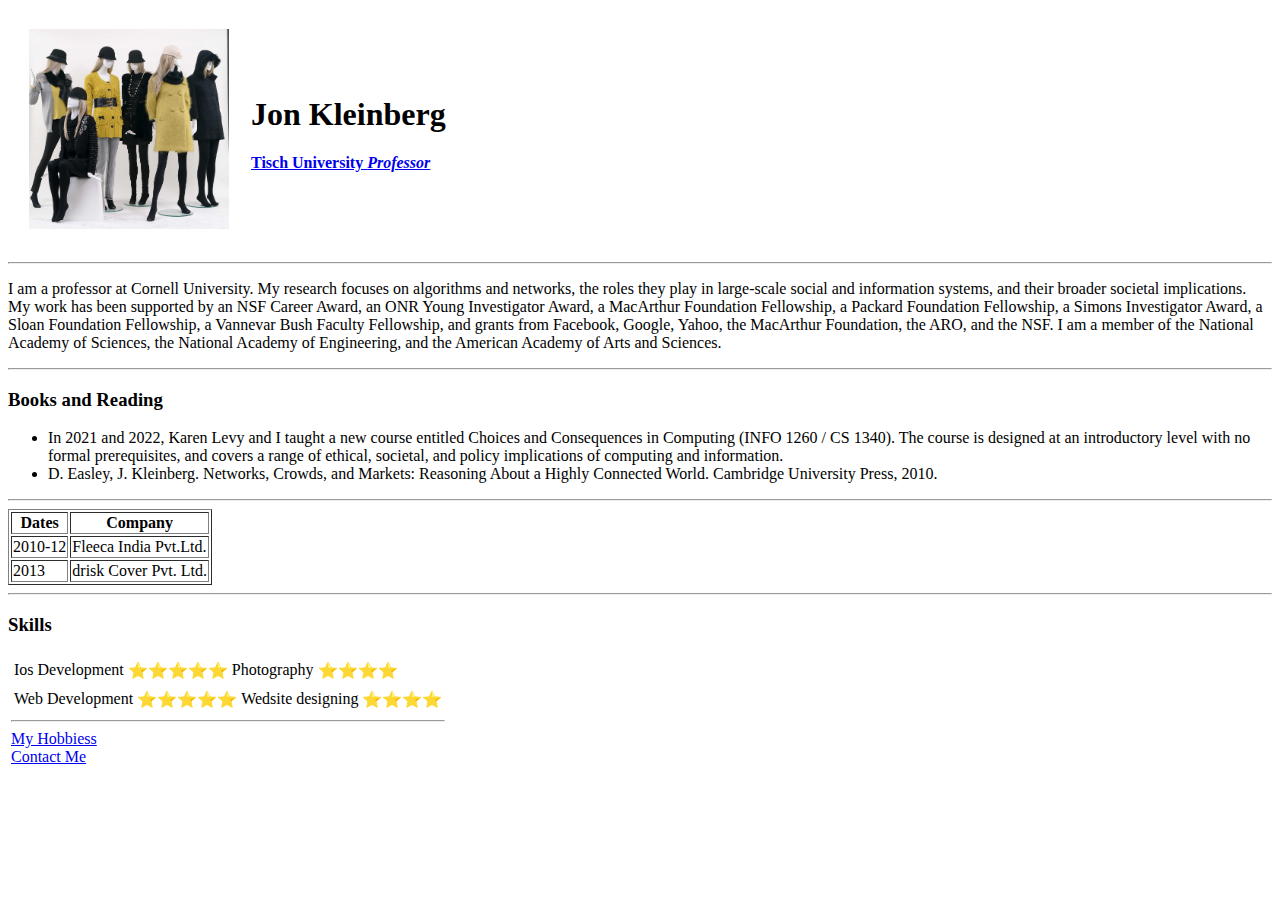
==== index.html @ 30ed61c2 "Add Initial CV Website file" ====
<!DOCTYPE html>
<html lang="en">
<head>
    <meta charset="UTF-8">
    <title>Manoj's Personal Website</title>
</head>
<body>
    <table cellspacing="20">

    <tr>

        <td><img src="Dummy Image.jpeg" width="200" height="200" alt="Dummy Image " ></td>
        <td><h1>
            Jon Kleinberg
        </h1>
        <p>
            <strong><a href="https://web.whatsapp.com">Tisch University <em>Professor</em></a></strong>
        </p></td>
    </tr> 
    </table>

    <hr>
    <p>I am a professor at Cornell University. My research focuses on algorithms and networks, the roles they play in large-scale social and information systems, and their broader societal implications. My work has been supported by an NSF Career Award, an ONR Young Investigator Award, a MacArthur Foundation Fellowship, a Packard Foundation Fellowship, a Simons Investigator Award, a Sloan Foundation Fellowship, a Vannevar Bush Faculty Fellowship, and grants from Facebook, Google, Yahoo, the MacArthur Foundation, the ARO, and the NSF. I am a member of the National Academy of Sciences, the National Academy of Engineering, and the American Academy of Arts and Sciences.</p>
    <hr>
    </table>
    <h3>Books and Reading</h3>
    <ul>
    <li>In 2021 and 2022, Karen Levy and I taught a new course entitled Choices and Consequences in Computing (INFO 1260 / CS 1340). The course is designed at an introductory level with no formal prerequisites, and covers a range of ethical, societal, and policy implications of computing and information.</li>
    <li>
        D. Easley, J. Kleinberg. Networks, Crowds, and Markets: Reasoning About a Highly Connected World. Cambridge University Press, 2010.
    </li>
    </ul>
    <hr>

    <table border="1">
        <thead>
            <tr>
                <th>Dates</th>
                <th>Company</th>
            </tr>
        </thead>
        <tbody>
            <tr>
                <td>2010-12</td>
                <td>Fleeca India Pvt.Ltd.</td>
              </tr>
              <tr>
                  <td>2013</td>
                  <td>drisk Cover Pvt. Ltd.</td>
                </tr>
        </tbody>
     
     </table>
     <hr>
     <h3>
        Skills
     </h3>


     <table>
        <tr><td>
            <table>
                <tr>
            <td>Ios Development</td> <td>⭐⭐⭐⭐⭐</td>
            <td>Photography</td> <td>⭐⭐⭐⭐</td></td></tr></table>
        </tr>
        <tr>
            <td>
                <table>
                    <tr>
                <td>Web Development</td> <td>⭐⭐⭐⭐⭐</td>
                <td>Wedsite designing</td> <td>⭐⭐⭐⭐</td></td>

        </tr>
     </table>



     <hr>
    <a href="hobbies.html">My Hobbiess</a>
    <br>
    <a href="Contact Me.html">Contact Me</a>

</body>
</html>
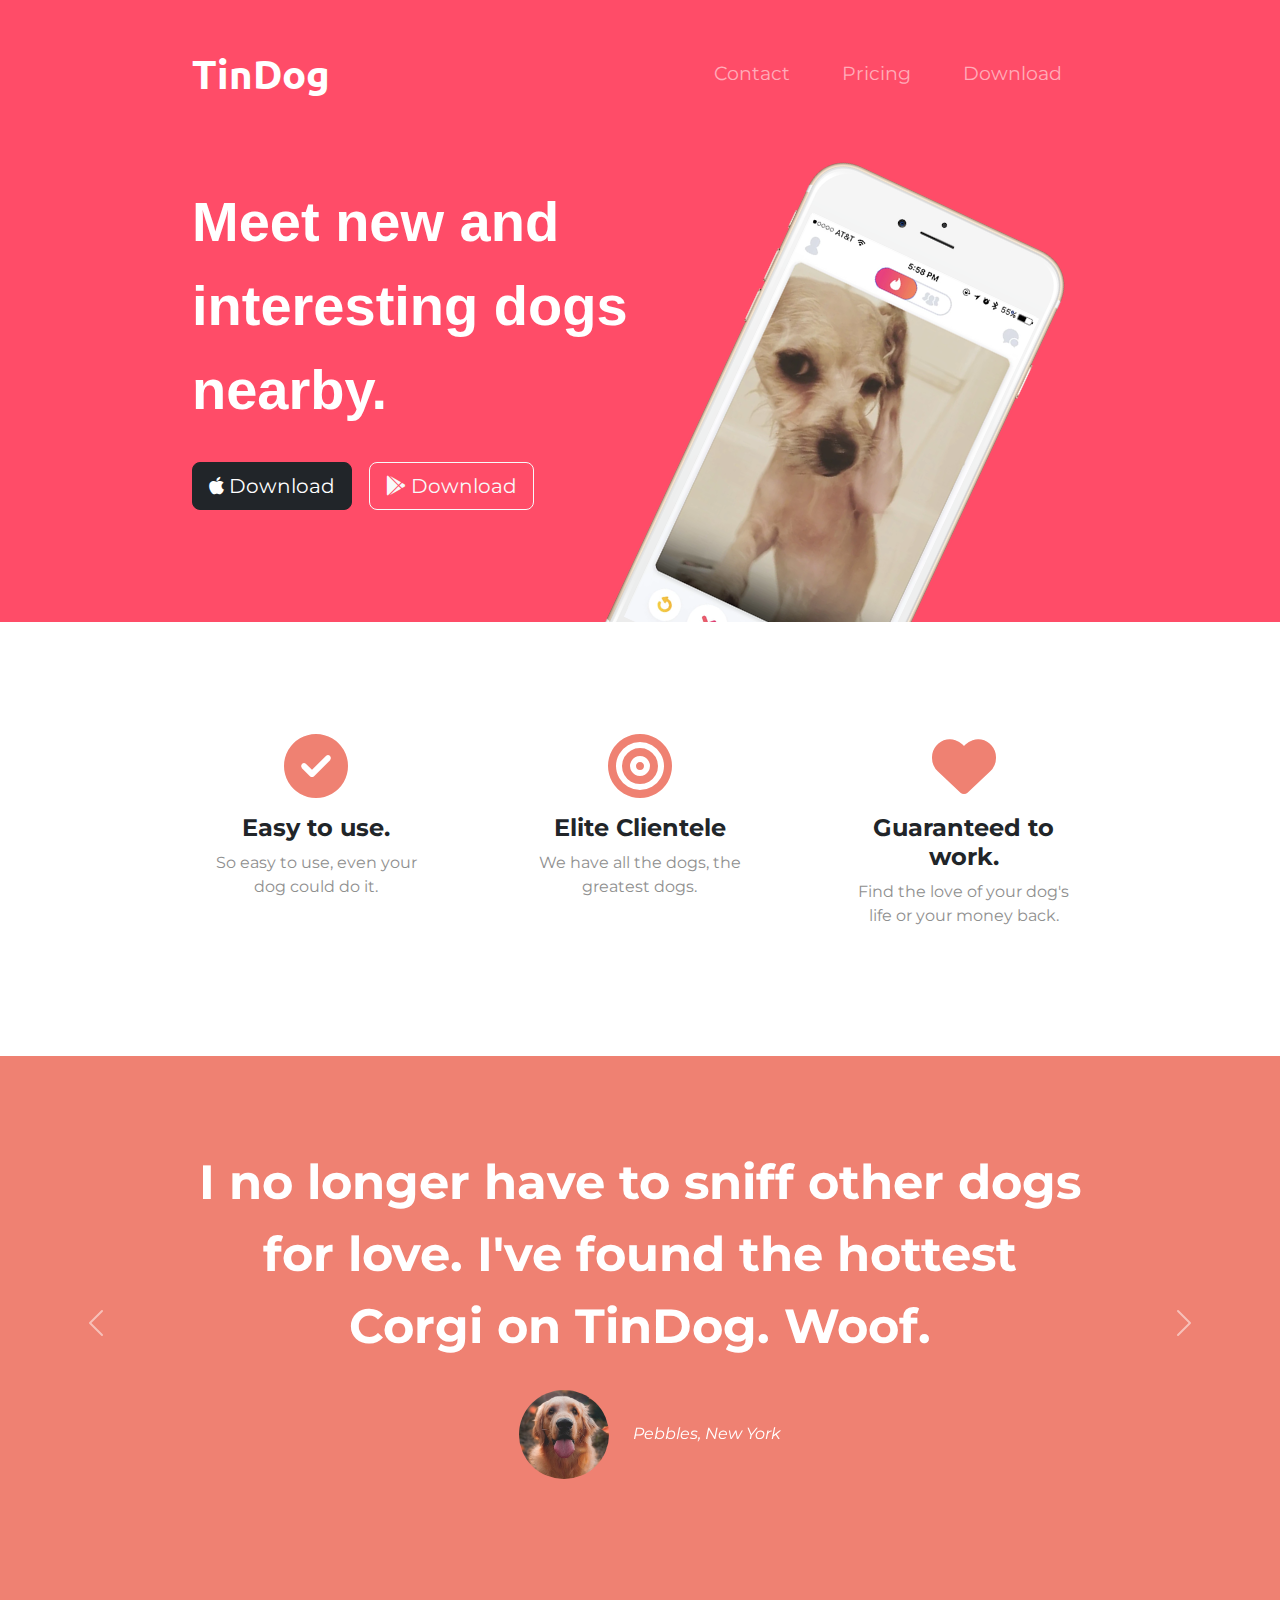
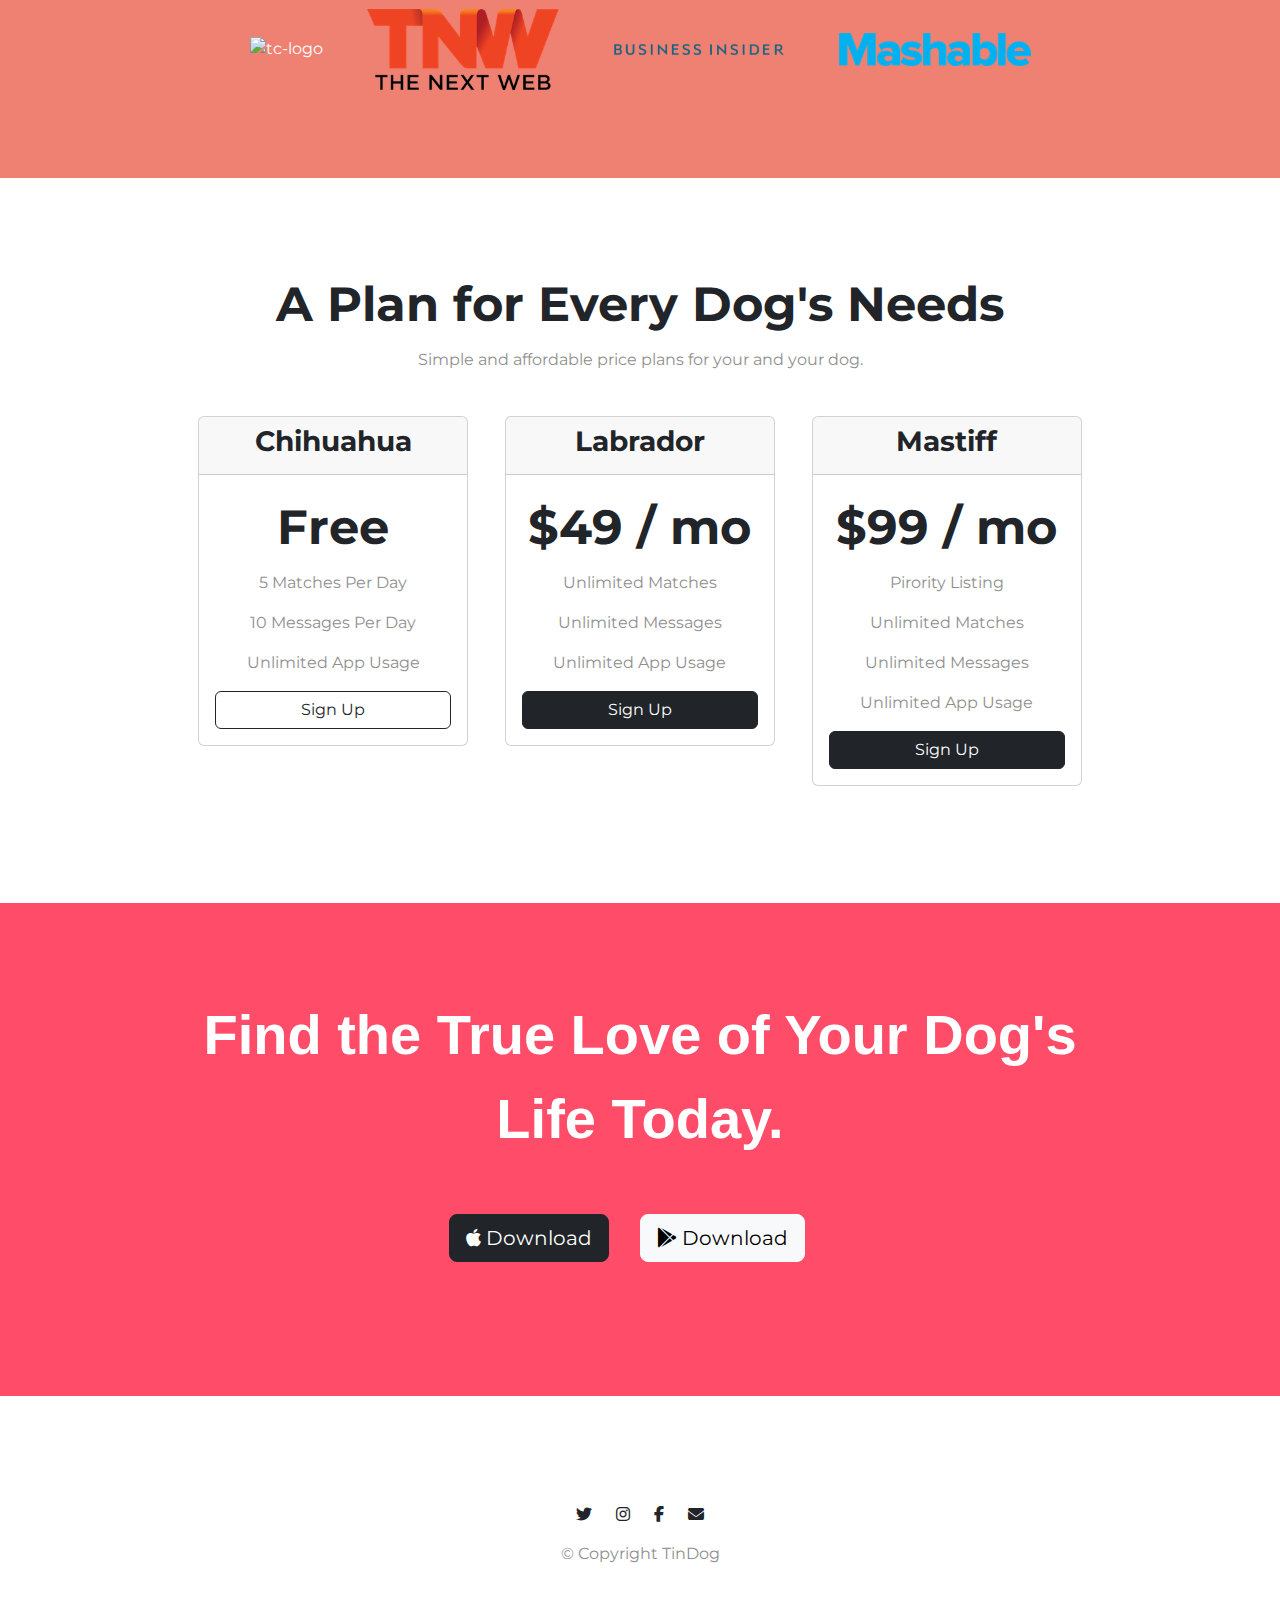
==== commit 53472b0d: "Add files via upload" ====
--- a/index.html
+++ b/index.html
@@ -1,85 +1,248 @@
 <!DOCTYPE html>
-<html lang="en">
+<html>
+
 <head>
-    <meta charset="UTF-8">
-    <title>Manoj's Personal Website</title>
+  <meta charset="utf-8">
+  <title>TinDog</title>
+<!--Google Fonts-->
+  <link href="https://fonts.googleapis.com/css2?family=Montserrat:wght@100;200;300;400;500;600;700;800;900&display=swap" rel="stylesheet">
+<link href="https://fonts.googleapis.com/css2?family=Ubuntu:wght@300;400;500;700&display=swap" rel="stylesheet">
+
+<!--CSS StyleSheets-->
+  <link rel="stylesheet" href="	https://cdn.jsdelivr.net/npm/bootstrap@5.3.0-alpha1/dist/css/bootstrap.min.css">
+  <link rel="stylesheet" type="text/css" href="css/styles.css">
+
+<!--bootstrap js-->
+  <script src="	https://cdn.jsdelivr.net/npm/bootstrap@5.3.0-alpha1/dist/js/bootstrap.bundle.min.js"></script>
+<!--Fontawesome-->
+<link rel="stylesheet" href="https://cdnjs.cloudflare.com/ajax/libs/font-awesome/6.2.1/css/all.min.css">
+
+<!--Favicon-->
+
+<link rel="icon" type="image/x-icon" href="https://icons8.com/icon/Ia6uNfGP5UVD/dog-paw">
+
 </head>
+
+
+
+
+
+
 <body>
-    <table cellspacing="20">
-
-    <tr>
-
-        <td><img src="Dummy Image.jpeg" width="200" height="200" alt="Dummy Image " ></td>
-        <td><h1>
-            Jon Kleinberg
-        </h1>
-        <p>
-            <strong><a href="https://web.whatsapp.com">Tisch University <em>Professor</em></a></strong>
-        </p></td>
-    </tr> 
-    </table>
-
-    <hr>
-    <p>I am a professor at Cornell University. My research focuses on algorithms and networks, the roles they play in large-scale social and information systems, and their broader societal implications. My work has been supported by an NSF Career Award, an ONR Young Investigator Award, a MacArthur Foundation Fellowship, a Packard Foundation Fellowship, a Simons Investigator Award, a Sloan Foundation Fellowship, a Vannevar Bush Faculty Fellowship, and grants from Facebook, Google, Yahoo, the MacArthur Foundation, the ARO, and the NSF. I am a member of the National Academy of Sciences, the National Academy of Engineering, and the American Academy of Arts and Sciences.</p>
-    <hr>
-    </table>
-    <h3>Books and Reading</h3>
-    <ul>
-    <li>In 2021 and 2022, Karen Levy and I taught a new course entitled Choices and Consequences in Computing (INFO 1260 / CS 1340). The course is designed at an introductory level with no formal prerequisites, and covers a range of ethical, societal, and policy implications of computing and information.</li>
-    <li>
-        D. Easley, J. Kleinberg. Networks, Crowds, and Markets: Reasoning About a Highly Connected World. Cambridge University Press, 2010.
-    </li>
-    </ul>
-    <hr>
-
-    <table border="1">
-        <thead>
-            <tr>
-                <th>Dates</th>
-                <th>Company</th>
-            </tr>
-        </thead>
-        <tbody>
-            <tr>
-                <td>2010-12</td>
-                <td>Fleeca India Pvt.Ltd.</td>
-              </tr>
-              <tr>
-                  <td>2013</td>
-                  <td>drisk Cover Pvt. Ltd.</td>
-                </tr>
-        </tbody>
-     
-     </table>
-     <hr>
-     <h3>
-        Skills
-     </h3>
-
-
-     <table>
-        <tr><td>
-            <table>
-                <tr>
-            <td>Ios Development</td> <td>⭐⭐⭐⭐⭐</td>
-            <td>Photography</td> <td>⭐⭐⭐⭐</td></td></tr></table>
-        </tr>
-        <tr>
-            <td>
-                <table>
-                    <tr>
-                <td>Web Development</td> <td>⭐⭐⭐⭐⭐</td>
-                <td>Wedsite designing</td> <td>⭐⭐⭐⭐</td></td>
-
-        </tr>
-     </table>
-
-
-
-     <hr>
-    <a href="hobbies.html">My Hobbiess</a>
-    <br>
-    <a href="Contact Me.html">Contact Me</a>
+  <section class="colored-section" id="title">
+  <div class="container-fluid">
+    <!-- Nav Bar -->
+    <nav class="navbar navbar-expand-lg navbar-dark">
+      <a href="" class="navbar-brand">TinDog</a> 
+      <button class="navbar-toggler" type="button" data-bs-toggle="collapse" data-bs-target="#navbarTogglerDemo02" aria-controls="navbarTogglerDemo02" aria-expanded="false" aria-label="Toggle navigation">
+          <span class="navbar-toggler-icon"></span>
+        </button>
+          <div class="collapse navbar-collapse" id="navbarTogglerDemo02">
+  
+  
+      <ul class="navbar-nav ms-auto">
+          <li class="nav-item">
+             <a class="nav-link" href="#footer">Contact</a>
+           </li>
+           <li class="nav-item">
+              <a class="nav-link" href="#pricing">Pricing</a>
+            </li>
+            <li class="nav-item">
+              <a class="nav-link" href="#cta">Download</a>
+            </li>
+  
+  
+      </ul>
+    </nav>
+  
+
+  
+
+
+
+    <!-- Title -->
+
+    <div class="row">
+      <div class="col-lg-6">
+      <h1 class="big-heading">Meet new and interesting dogs nearby.</h1>
+      <button type="button" class="btn btn-dark btn-lg download-button"><i class="fa-brands fa-apple"></i> Download</button>
+      <button type="button" class="btn btn-outline-light btn-lg download-button"><i class="fa-brands fa-google-play"></i> Download</button>
+    </div>
+    
+    <div class="col-lg-6 col-md">
+      <img class="Phone-img" src="images/iphone6.png" alt="iphone-mockup">
+    </div>
+  </div>
+</div>
+  </section>
+
+
+  <!-- Features -->
+
+  <section  class="white-section" id="features">
+    <div class="row">
+    <div class="feature-box col-lg-4">
+    <i class="icon fa-solid fa-solid fa-circle-check fa-4x"></i>
+    <h3 class="feature-title">Easy to use.</h3>
+    <p>So easy to use, even your dog could do it.</p>
+  </div>
+
+  <div class="feature-box col-lg-4">
+    <i class="icon fa-solid fa-bullseye fa-4x"></i>
+    <h3 class="feature-title">Elite Clientele</h3>
+    <p>We have all the dogs, the greatest dogs.</p>
+  </div>
+
+
+  <div class="feature-box col-lg-4">
+    <i class="icon fa-solid fa-heart fa-4x"></i>
+    <h3 class="feature-title">Guaranteed to work.</h3>
+    <p>Find the love of your dog's life or your money back.</p>
+  </div> 
+
+</div>
+</section>
+
+
+
+  <!-- Testimonials -->
+
+  <section class="colored-section" id="testimonials">
+
+    <div id="testimonail-carousel" class="carousel slide" data-ride="false">
+      
+      <div class="carousel-inner">
+
+        <div class="carousel-item active container-fluid">
+          <h2 class="testimonial-text">I no longer have to sniff other dogs for love. I've found the hottest Corgi on TinDog. Woof.</h2>
+    <img class="testimonial-img" src="images/dog-img.jpg" alt="dog-profile">
+    <em>Pebbles, New York</em>
+        </div>
+        <div class="container-fluid carousel-item">
+          <h2 class="testimonial-text">My dog used to be so lonely, but with TinDog's help, they've found the love of their life. I think.</h2>
+          <img class="testimonial-img" src="images/lady-img.jpg" alt="lady-profile">
+          <em>Beverly, Illinois</em>
+        </div>
+        
+      </div>
+
+      <a class="carousel-control-prev" href="#testimonail-carousel" role="button" data-bs-slide="prev">
+        <span class="carousel-control-prev-icon"></span></a>
+
+      <a class="carousel-control-next" href="#testimonail-carousel" role="button" data-bs-slide="next">
+        <span class="carousel-control-next-icon" ></span></a>
+    </div>
+    
+  </section>
+
+
+  <!-- Press -->
+
+  <section class="colored-section" id="press">
+    <img class="press-logo" src="images/techcrunch.png" alt="tc-logo">
+    <img class="press-logo" src="images/tnw.png" alt="tnw-logo">
+    <img class="press-logo" src="images/bizinsider.png" alt="biz-insider-logo">
+    <img class="press-logo" src="images/mashable.png" alt="mashable-logo">
+  </div>
+  </section>
+
+
+  <!-- Pricing -->
+
+  <section  class="white-section container-fluid" id="pricing">
+  
+    <h2 class="section-heading">A Plan for Every Dog's Needs</h2>
+    <p>Simple and affordable price plans for your and your dog.</p>
+
+
+
+
+<div class="row">
+
+<div class="pricing-column col-lg-4 col-md-6">
+ <div class="card">
+    <div class="card-header">
+      <h3 >Chihuahua</h3></div>
+      <div class="card-body">
+        <h2 class="price-text">Free</h2>
+        <p>5 Matches Per Day</p>
+        <p>10 Messages Per Day</p>
+        <p>Unlimited App Usage</p>
+        <div class="d-grid gap-2">
+          <button class="btn btn-outline-dark" type="button">Sign Up</button>
+        </div>
+       
+    </div>
+  </div>
+</div>
+    
+
+
+<div class=" pricing-column col-lg-4 col-md-6">
+  <div class="card ">
+  <div class="card-header ">
+    <h3>Labrador</h3></div>
+    <div class="card-body">
+      <h2 class="price-text">$49 / mo</h2>
+      <p>Unlimited Matches</p>
+      <p>Unlimited Messages</p>
+      <p>Unlimited App Usage</p>
+      <div class="d-grid gap-2">
+        <button class="btn btn-dark" type="Sign Up">Sign Up</button>
+      </div>
+  </div>
+</div>
+</div>
+
+
+    
+<div class="pricing-column col-lg-4 ">
+  <div class="card">
+    <div class="card-header">
+      <h3>Mastiff</h3></div>
+      <div class="card-body">
+        <h2 class="price-text">$99 / mo</h2>
+  <p>Pirority Listing</p>
+  <p>Unlimited Matches</p>
+  <p>Unlimited Messages</p>
+  <p>Unlimited App Usage</p>
+  <div class="d-grid gap-2">
+    <button class="btn btn-dark" type="button">Sign Up</button>
+  </div>
+    </div>
+  </div>
+</div>        
+
+  </div>
+  </section>
+
+
+  <!-- Call to Action -->
+
+  <section  class="colored-section container-fluid"  id="cta">
+
+    <h3 class="big-heading">Find the True Love of Your Dog's Life Today.</h3>
+
+    <button class="btn btn-lg btn-dark download-button" type="button"><i class="fa-brands fa-apple"></i> Download</button>
+    <button class="btn btn-lg btn-light download-button" type="button"><i class="fa-brands fa-google-play"></i> Download</button>
+
+  </section>
+
+
+  <!-- Footer -->
+
+  <footer id="footer">
+    <div class="container-fluid">
+    <i class="social-icon fa-brands fa-twitter"></i>
+    <i class="social-icon fa-brands fa-instagram"></i>
+    <i class="social-icon fa-brands fa-facebook-f"></i>
+    <i class="social-icon fa-solid fa-envelope"></i>
+    <p>© Copyright TinDog</p>
+  </div>
+
+  </footer>
+
 
 </body>
-</html>+
+</html>
--- a/css/styles.css
+++ b/css/styles.css
@@ -0,0 +1,176 @@
+body{
+    text-align: center;
+    font-family: 'Montserrat';
+}
+
+h1, h2, h3, h4, h5, h6{
+    font-family:  'Montserrat', sans-serif;
+    font-weight: bold;
+} 
+
+.big-heading{
+    font-family:  'Montserrat-black', sans-serif;
+    font-size: 3.5rem;
+    line-height: 1.5;
+}
+
+.price-text{
+    font-size: 3rem;
+    line-height: 1.5;
+
+}
+.section-heading
+{
+    font-size: 3rem;
+    line-height: 1.5;
+}
+
+.container-fluid{
+    padding: 7% 15%;
+}
+
+/*sections*/
+
+.colored-section{
+    background: #ff4c68;
+    color: #fff;
+}
+
+.white-section{
+    background: #fff; 
+}
+
+
+p{color: #8f8f8f;}
+
+
+
+/* Nav Bar*/
+
+
+.navbar{
+    padding: 0 0 4.5rem;
+}
+
+.navbar-brand{
+    font-family: 'Ubuntu' , sans-serif;
+    font-size: 2.5rem;
+    font-weight: bold;
+}
+
+.nav-item{
+    padding: 0 18px ;
+}
+.nav-link{
+    font-family:  'Montserrat', sans-serif;
+    font-size: 1.2rem;
+    font-weight: light;
+}
+
+
+
+
+/*title section*/
+
+#title .container-fluid{
+    text-align: left;
+    padding: 3% 15% 7%;
+}
+
+
+/*Download buttons*/
+
+.download-button{
+    margin: 5% 3% 5% 0 ;
+}
+
+/*Title Image*/
+
+.Phone-img{
+    width: 22%;
+    transform: rotate(25deg);
+    position: absolute;
+    right: 24%;
+}
+
+
+/*features*/
+
+#features{
+padding: 5% 13%;
+position: relative;
+}
+
+.feature-box{
+padding: 5%;
+}
+
+.icon{
+    color: #ef8172;
+    margin-bottom: 1rem;
+}
+.icon:hover{
+   color: #ff4c68;
+}
+
+.feature-title{
+    font-size: 1.5rem;
+}
+
+/*Testimonials*/
+
+#testimonials{
+
+    background: #ef8172;
+    color: white;
+}
+.testimonial-img{
+    width: 10%;
+    border-radius: 100%;
+    margin: 20px;
+}
+
+#press{
+    background: #ef8172;
+    padding-bottom: 3%;
+}
+
+.press-logo{
+    width: 15%;
+    margin: 20px 20px 50px;
+    }
+
+.testimonial-text
+{
+ font-size: 3rem;
+ line-height: 1.5;   
+}
+/*Pricing-Section*/
+
+.pricing-column
+{
+    padding: 3% 2%;
+}
+
+/*footer*/
+.social-icon
+{
+    margin: 20px 10px;
+}
+
+
+
+
+
+@media(max-width: 991px)
+{
+
+    #title .container-fluid{
+        text-align: center;}
+
+    .Phone-img{
+        width: 60%;
+        position: static;
+        transform: rotate(0);
+    }
+}